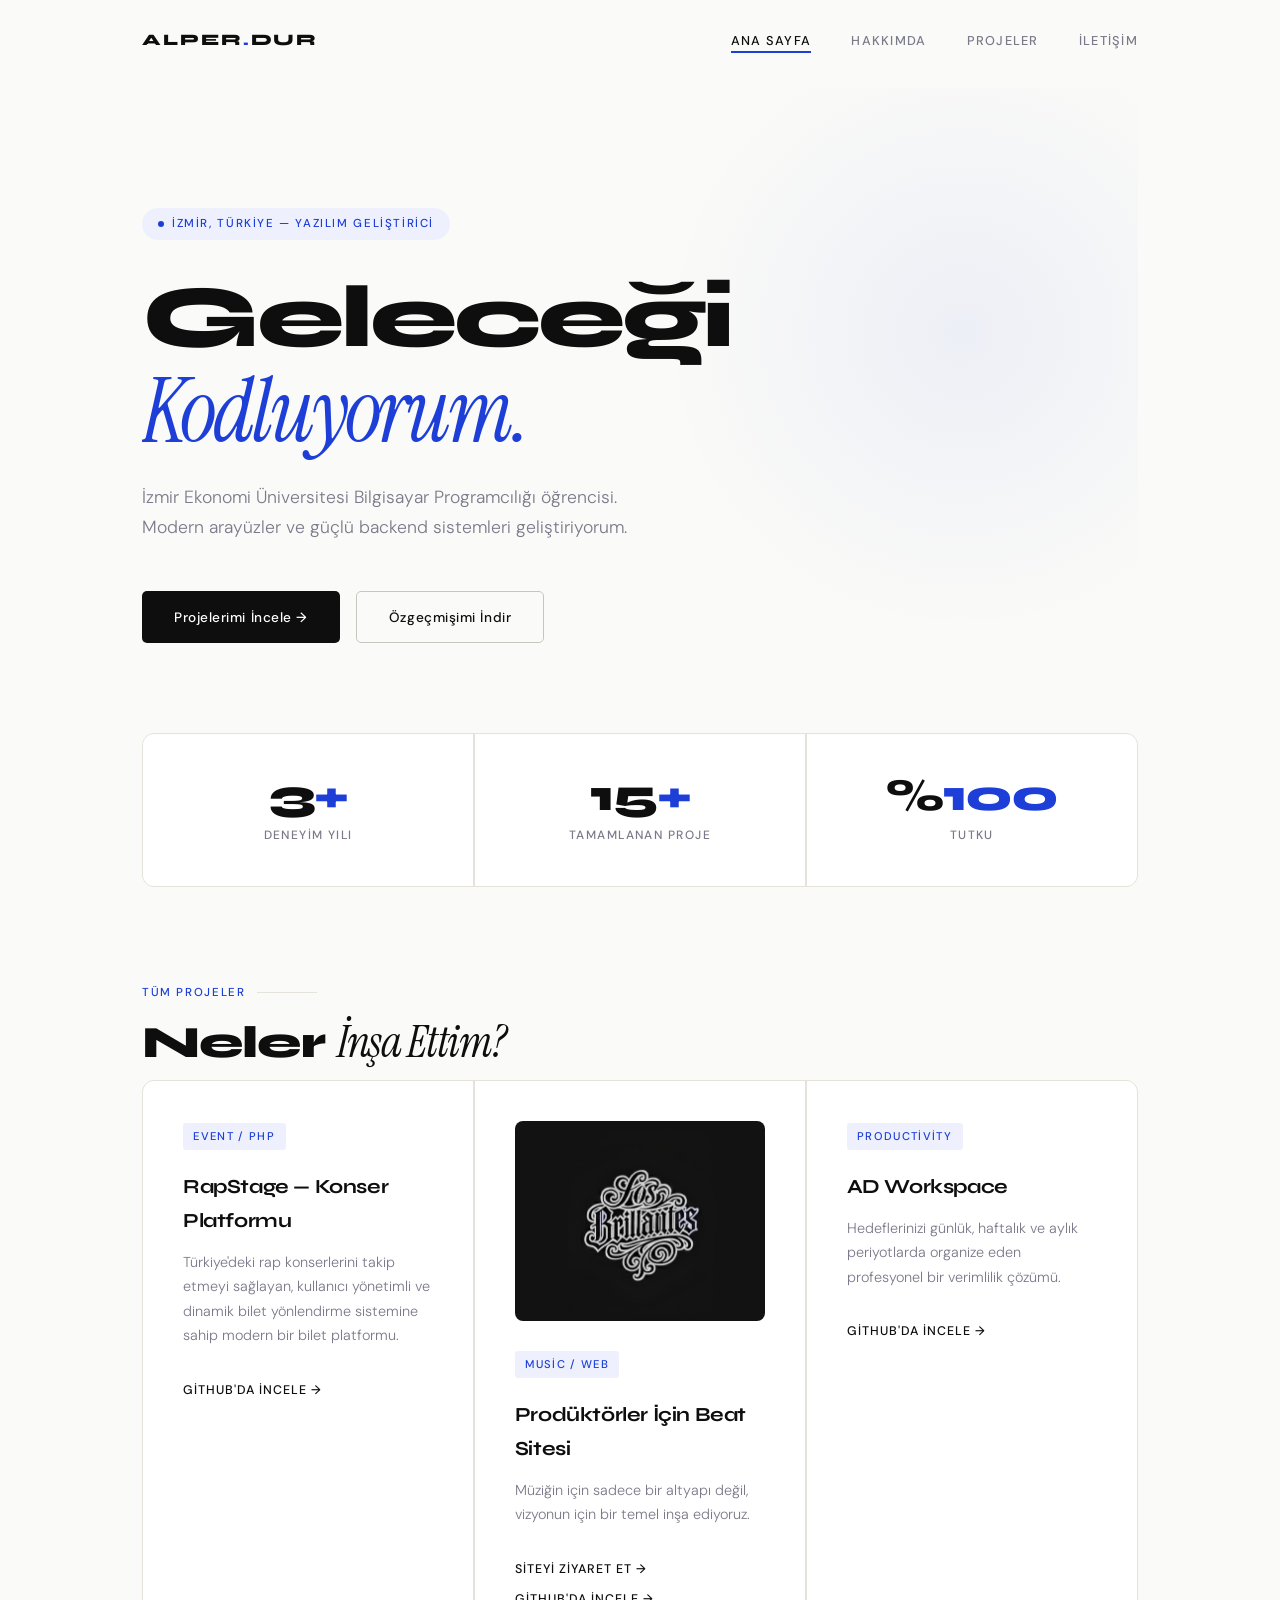
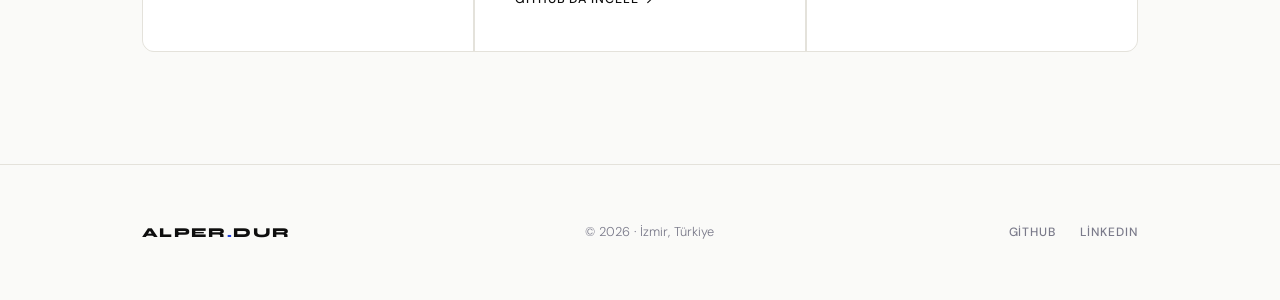
==== index.html @ 6acb5d37 "first commit" ====
<!DOCTYPE html>
<html lang="tr">
<head>
    <meta charset="UTF-8">
    <meta name="viewport" content="width=device-width, initial-scale=1.0">
    <title>Alper Dur | Portfolio</title>
    <link href="https://fonts.googleapis.com/css2?family=Syne:wght@400;600;700;800&family=Instrument+Serif:ital@0;1&family=DM+Sans:ital,opsz,wght@0,9..40,300;0,9..40,400;0,9..40,500;1,9..40,300&display=swap" rel="stylesheet">
    <link rel="stylesheet" href="style.css">
</head>
<body>

    <nav class="navbar" id="navbar">
        <div class="container nav-container">
            <a href="index.html" class="logo">ALPER<span>.</span>DUR</a>
            <ul class="nav-links">
                <li><a href="index.html" class="active">Ana Sayfa</a></li>
                <li><a href="about.html">Hakkımda</a></li>
                <li><a href="projects.html">Projeler</a></li>
                <li><a href="contact.html">İletişim</a></li>
            </ul>
        </div>
    </nav>

    <div class="navbar-spacer"></div>

    <main class="container">

        <!-- HERO -->
        <section class="hero">
            <div class="hero-tag fade-1">İzmir, Türkiye — Yazılım Geliştirici</div>
            <h1 class="fade-2">Geleceği<br><em>Kodluyorum.</em></h1>
            <p class="fade-3">İzmir Ekonomi Üniversitesi Bilgisayar Programcılığı öğrencisi. Modern arayüzler ve güçlü backend sistemleri geliştiriyorum.</p>
            <div class="hero-cta fade-4">
                <a href="projects.html" class="btn-primary">Projelerimi İncele →</a>
                <a href="contact.html" class="btn-secondary">Özgeçmişimi İndir</a>
            </div>
        </section>

        <!-- STATS -->
        <div class="quick-stats fade-5">
            <div class="stat-box">
                <h3>3<span>+</span></h3>
                <p>Deneyim Yılı</p>
            </div>
            <div class="stat-box">
                <h3>15<span>+</span></h3>
                <p>Tamamlanan Proje</p>
            </div>
            <div class="stat-box">
                <h3>%<span>100</span></h3>
                <p>Tutku</p>
            </div>
        </div>

    <section class="projects-section">
    <div class="section-label">Tüm Projeler</div>
    <h2 class="section-title">Neler <em>İnşa Ettim?</em></h2>
    
    <div class="projects-grid">
        
        <div class="project-card">
            <span class="project-tag">Event / PHP</span>
            <h3>RapStage — Konser Platformu</h3>
            <p>Türkiye'deki rap konserlerini takip etmeyi sağlayan, kullanıcı yönetimli ve dinamik bilet yönlendirme sistemine sahip modern bir bilet platformu.</p>
            <div style="display:flex; flex-direction:column; gap:0.6rem;">
                <a href="https://github.com/aalperd98-crypto/rapkonserleri" target="_blank" class="project-link">GitHub'da İncele →</a>
            </div>
        </div>
        <div class="project-card">
            <img src="img/los_brillantes.png" alt="Los Brillantes Beat Sitesi" class="project-card-image">
            <span class="project-tag">Music / Web</span>
            <h3>Prodüktörler İçin Beat Sitesi</h3>
            <p>Müziğin için sadece bir altyapı değil, vizyonun için bir temel inşa ediyoruz.</p>
            <div style="display:flex; flex-direction:column; gap:0.6rem;">
                <a href="https://losbrillantes.com/" target="_blank" class="project-link">Siteyi Ziyaret Et →</a>
                <a href="https://github.com/aalperd98-crypto/los-brillantes" target="_blank" class="project-link">GitHub'da İncele →</a>
            </div>
        </div>

        <div class="project-card">
            <span class="project-tag">Productivity</span>
            <h3>AD Workspace</h3>
            <p>Hedeflerinizi günlük, haftalık ve aylık periyotlarda organize eden profesyonel bir verimlilik çözümü.</p>
            <div style="display:flex; flex-direction:column; gap:0.6rem;">
                <a href="https://github.com/aalperd98-crypto/todolist" target="_blank" class="project-link">GitHub'da İncele →</a>
            </div>
        </div>

        

    </div>
</section>

    </main>

    <footer>
        <div class="container footer-inner">
            <a href="index.html" class="footer-logo">ALPER<span>.</span>DUR</a>
            <span class="footer-copy">© 2026 · İzmir, Türkiye</span>
            <div class="social-links">
                <a href="#">GitHub</a>
                <a href="#">LinkedIn</a>
            </div>
        </div>
    </footer>

    <script>
        const navbar = document.getElementById('navbar');
        window.addEventListener('scroll', () => {
            navbar.classList.toggle('scrolled', window.scrollY > 30);
        });
    </script>

</body>
</html>
---- style.css ----
/* ============================================
   ALPER DUR PORTFOLIO — Editorial Light Theme
   ============================================ */

@import url('https://fonts.googleapis.com/css2?family=Syne:wght@400;600;700;800&family=Instrument+Serif:ital@0;1&family=DM+Sans:ital,opsz,wght@0,9..40,300;0,9..40,400;0,9..40,500;1,9..40,300&display=swap');

:root {
    --bg:         #fafaf8;
    --bg-2:       #f2f1ee;
    --bg-card:    #ffffff;
    --ink:        #0e0e0e;
    --accent:     #1d3fd8;
    --accent-soft:#eef1fd;
    --muted:      #7a7a8a;
    --border:     #e4e2db;
    --border-dark:#c8c5bc;
    --ease:       cubic-bezier(0.4, 0, 0.2, 1);
}

*, *::before, *::after { margin:0; padding:0; box-sizing:border-box; }
html { scroll-behavior: smooth; }

body {
    background: var(--bg);
    color: var(--ink);
    font-family: 'DM Sans', sans-serif;
    font-weight: 300;
    line-height: 1.7;
    -webkit-font-smoothing: antialiased;
    overflow-x: hidden;
}

.container { max-width: 1060px; margin: 0 auto; padding: 0 2rem; }

/* ── NAVBAR ───────────────────────── */
.navbar {
    position: fixed;
    top: 0; width: 100%;
    z-index: 900;
    padding: 1.6rem 0;
    transition: all 0.4s var(--ease);
}
.navbar.scrolled {
    background: rgba(250,250,248,0.92);
    backdrop-filter: blur(20px);
    padding: 1rem 0;
    border-bottom: 1px solid var(--border);
    box-shadow: 0 2px 8px rgba(0,0,0,0.05);
}
.nav-container { display:flex; justify-content:space-between; align-items:center; }

.logo {
    font-family: 'Syne', sans-serif;
    font-size: 1rem;
    font-weight: 800;
    color: var(--ink);
    text-decoration: none;
    letter-spacing: 0.12em;
    text-transform: uppercase;
}
.logo span { color: var(--accent); }

.nav-links { display:flex; list-style:none; gap:2.5rem; }
.nav-links a {
    color: var(--muted);
    text-decoration: none;
    font-size: 0.8rem;
    font-weight: 500;
    letter-spacing: 0.1em;
    text-transform: uppercase;
    position: relative;
    transition: color 0.3s var(--ease);
}
.nav-links a::after {
    content:''; position:absolute; bottom:-4px; left:0;
    width:0; height:1.5px; background:var(--accent);
    transition: width 0.3s var(--ease);
}
.nav-links a:hover { color:var(--ink); }
.nav-links a:hover::after { width:100%; }
.nav-links a.active { color:var(--ink); }
.nav-links a.active::after { width:100%; }

.navbar-spacer { height: 88px; }

/* ── ANIMATIONS ─────────────────── */
@keyframes fadeUp {
    from { opacity:0; transform:translateY(22px); }
    to   { opacity:1; transform:translateY(0); }
}
.fade-1 { animation: fadeUp 0.7s var(--ease) 0.1s both; }
.fade-2 { animation: fadeUp 0.7s var(--ease) 0.2s both; }
.fade-3 { animation: fadeUp 0.7s var(--ease) 0.3s both; }
.fade-4 { animation: fadeUp 0.7s var(--ease) 0.4s both; }
.fade-5 { animation: fadeUp 0.7s var(--ease) 0.5s both; }

/* ── HERO ─────────────────────────── */
.hero {
    padding: 120px 0 90px;
    position: relative;
    overflow: hidden;
}
.hero::before {
    content:'';
    position:absolute; top:-80px; right:-150px;
    width:650px; height:650px;
    background: radial-gradient(circle, rgba(29,63,216,0.06) 0%, transparent 65%);
    pointer-events:none;
}

.hero-tag {
    display: inline-flex;
    align-items: center;
    gap: 0.5rem;
    font-size: 0.72rem;
    font-weight: 500;
    letter-spacing: 0.14em;
    text-transform: uppercase;
    color: var(--accent);
    background: var(--accent-soft);
    padding: 0.4rem 1rem;
    border-radius: 100px;
    margin-bottom: 2rem;
}
.hero-tag::before {
    content:''; width:6px; height:6px;
    border-radius:50%; background:var(--accent);
    animation: pulse 2s infinite;
}
@keyframes pulse {
    0%,100% { opacity:1; transform:scale(1); }
    50%      { opacity:0.4; transform:scale(0.7); }
}

.hero h1 {
    font-family: 'Syne', sans-serif;
    font-size: clamp(3rem, 7vw, 5.5rem);
    font-weight: 800;
    line-height: 1.05;
    letter-spacing: -0.035em;
    color: var(--ink);
    margin-bottom: 1.5rem;
}
.hero h1 em {
    font-family: 'Instrument Serif', serif;
    font-style: italic;
    font-weight: 400;
    color: var(--accent);
}

.hero p {
    font-size: 1.1rem;
    color: var(--muted);
    max-width: 520px;
    margin-bottom: 3rem;
}

.hero-cta { display:flex; gap:1rem; flex-wrap:wrap; }

/* ── BUTTONS ──────────────────────── */
.btn-primary {
    display: inline-flex;
    align-items: center;
    gap: 0.5rem;
    padding: 0.85rem 2rem;
    background: var(--ink);
    color: #fff;
    text-decoration: none;
    font-size: 0.85rem;
    font-weight: 500;
    letter-spacing: 0.04em;
    border-radius: 5px;
    transition: all 0.3s var(--ease);
}
.btn-primary:hover {
    background: var(--accent);
    transform: translateY(-2px);
    box-shadow: 0 8px 20px rgba(29,63,216,0.22);
}

.btn-secondary {
    display: inline-flex;
    align-items: center;
    gap: 0.5rem;
    padding: 0.85rem 2rem;
    background: transparent;
    color: var(--ink);
    text-decoration: none;
    font-size: 0.85rem;
    font-weight: 500;
    letter-spacing: 0.04em;
    border: 1.5px solid var(--border-dark);
    border-radius: 5px;
    transition: all 0.3s var(--ease);
}
.btn-secondary:hover {
    border-color: var(--ink);
    background: var(--bg-2);
    transform: translateY(-2px);
}

/* ── STATS ─────────────────────────── */
.quick-stats {
    display: grid;
    grid-template-columns: repeat(3, 1fr);
    gap: 1.5px;
    background: var(--border);
    border: 1.5px solid var(--border);
    border-radius: 12px;
    overflow: hidden;
    margin-bottom: 6rem;
}
.stat-box {
    background: var(--bg-card);
    padding: 2.5rem 2rem;
    text-align: center;
    transition: background 0.3s var(--ease);
}
.stat-box:hover { background: var(--bg-2); }
.stat-box h3 {
    font-family: 'Syne', sans-serif;
    font-size: 2.8rem;
    font-weight: 800;
    color: var(--ink);
    letter-spacing: -0.04em;
    line-height: 1;
    margin-bottom: 0.4rem;
}
.stat-box h3 span { color: var(--accent); }
.stat-box p {
    font-size: 0.75rem;
    text-transform: uppercase;
    letter-spacing: 0.12em;
    color: var(--muted);
    font-weight: 500;
}

/* ── SECTION LABELS ────────────────── */
.section-label {
    display: flex;
    align-items: center;
    gap: 0.75rem;
    font-size: 0.72rem;
    font-weight: 500;
    letter-spacing: 0.14em;
    text-transform: uppercase;
    color: var(--accent);
    margin-bottom: 1rem;
}
.section-label::after {
    content:''; flex:1; height:1px;
    background:var(--border); max-width:60px;
}
.section-title {
    font-family: 'Syne', sans-serif;
    font-size: clamp(1.8rem, 4vw, 2.8rem);
    font-weight: 800;
    color: var(--ink);
    letter-spacing: -0.03em;
    line-height: 1.1;
    margin-bottom: 0.75rem;
}
.section-title em {
    font-family: 'Instrument Serif', serif;
    font-style: italic;
    font-weight: 400;
}
.section-sub { color:var(--muted); font-size:1rem; margin-bottom:3rem; }

/* ── PROJECTS ──────────────────────── */
.projects-section { padding: 0 0 7rem; }
.projects-grid {
    display: grid;
    grid-template-columns: repeat(auto-fit, minmax(300px, 1fr));
    gap: 1.5px;
    background: var(--border);
    border: 1.5px solid var(--border);
    border-radius: 12px;
    overflow: hidden;
}
.project-card {
    background: var(--bg-card);
    padding: 2.5rem;
    transition: background 0.3s var(--ease);
    position: relative;
    overflow: hidden;
    text-decoration: none;
    color: inherit;
    display: block;
}
.project-card::after {
    content:''; position:absolute;
    bottom:0; left:0;
    width:0; height:2px;
    background:var(--accent);
    transition: width 0.4s var(--ease);
}
.project-card:hover { background: var(--bg-2); }
.project-card:hover::after { width:100%; }

.project-tag {
    display: inline-block;
    font-size: 0.7rem;
    font-weight: 500;
    letter-spacing: 0.12em;
    text-transform: uppercase;
    color: var(--accent);
    background: var(--accent-soft);
    padding: 0.25rem 0.65rem;
    border-radius: 3px;
    margin-bottom: 1.25rem;
}
.project-card h3 {
    font-family: 'Syne', sans-serif;
    font-size: 1.25rem;
    font-weight: 700;
    color: var(--ink);
    margin-bottom: 0.75rem;
    letter-spacing: -0.02em;
}
.project-card p {
    font-size: 0.9rem;
    color: var(--muted);
    margin-bottom: 2rem;
    line-height: 1.7;
}
.project-link {
    font-size: 0.78rem;
    font-weight: 500;
    letter-spacing: 0.08em;
    color: var(--ink);
    text-decoration: none;
    text-transform: uppercase;
    display: inline-flex;
    align-items: center;
    gap: 0.4rem;
    transition: gap 0.3s var(--ease), color 0.3s var(--ease);
}
.project-card:hover .project-link { color:var(--accent); gap:0.8rem; }

.project-card-image {
    width: 100%;
    height: 200px;
    object-fit: cover;
    border-radius: 8px;
    margin-bottom: 1.75rem;
    display: block;
    background: #111;
}

/* ── PAGE HERO ─────────────────────── */
.page-hero {
    padding: 90px 0 60px;
    border-bottom: 1px solid var(--border);
    margin-bottom: 5rem;
}
.page-hero h1 {
    font-family: 'Syne', sans-serif;
    font-size: clamp(2.5rem, 6vw, 4rem);
    font-weight: 800;
    letter-spacing: -0.03em;
    color: var(--ink);
    line-height: 1.05;
    margin-bottom: 1rem;
}
.page-hero h1 em {
    font-family: 'Instrument Serif', serif;
    font-style: italic;
    font-weight: 400;
    color: var(--accent);
}
.page-hero p { font-size:1.05rem; color:var(--muted); max-width:560px; }

/* ── ABOUT GRID ────────────────────── */
.about-grid {
    display: grid;
    grid-template-columns: 1.1fr 0.9fr;
    gap: 5rem;
    margin-bottom: 5rem;
    align-items: start;
}
.about-text h2 {
    font-family: 'Syne', sans-serif;
    font-size: 1.7rem;
    font-weight: 700;
    letter-spacing: -0.025em;
    margin-bottom: 1.25rem;
    color: var(--ink);
}
.about-text p { color:var(--muted); margin-bottom:1rem; font-size:0.97rem; }

.about-info-block {
    background: var(--bg-2);
    border: 1.5px solid var(--border);
    border-radius: 12px;
    padding: 2.25rem;
    position: sticky;
    top: 110px;
}
.about-info-block h4 {
    font-family: 'Syne', sans-serif;
    font-size: 0.72rem;
    font-weight: 700;
    letter-spacing: 0.14em;
    text-transform: uppercase;
    color: var(--muted);
    margin-bottom: 1.5rem;
}
.info-row {
    display: flex;
    justify-content: space-between;
    align-items: flex-start;
    padding: 0.9rem 0;
    border-bottom: 1px solid var(--border);
    gap: 1rem;
}
.info-row:last-child { border-bottom:none; }
.info-label {
    font-size: 0.75rem;
    font-weight: 500;
    letter-spacing: 0.08em;
    text-transform: uppercase;
    color: var(--muted);
    min-width: 80px;
}
.info-value { font-size:0.9rem; color:var(--ink); font-weight:400; text-align:right; }

/* ── SKILLS ─────────────────────────── */
.skills-section { margin-bottom: 6rem; }
.skills-grid {
    display: grid;
    grid-template-columns: repeat(auto-fit, minmax(240px, 1fr));
    gap: 1.5px;
    background: var(--border);
    border: 1.5px solid var(--border);
    border-radius: 12px;
    overflow: hidden;
}
.skill-item {
    background: var(--bg-card);
    padding: 2.5rem;
    transition: background 0.3s var(--ease);
}
.skill-item:hover { background: var(--bg-2); }
.skill-item h4 {
    font-family: 'Syne', sans-serif;
    font-size: 0.72rem;
    font-weight: 700;
    letter-spacing: 0.14em;
    text-transform: uppercase;
    color: var(--accent);
    margin-bottom: 0.85rem;
}
.skill-item p { font-size:0.92rem; color:var(--muted); line-height:1.8; }

/* ── INTERESTS ──────────────────────── */
.interests-section { margin-bottom: 6rem; }
.interests-grid {
    display: grid;
    grid-template-columns: repeat(auto-fit, minmax(180px, 1fr));
    gap: 1rem;
}
.interest-card {
    border: 1.5px solid var(--border);
    border-radius: 10px;
    padding: 1.75rem;
    text-align: center;
    transition: all 0.3s var(--ease);
    background: var(--bg-card);
}
.interest-card:hover {
    border-color: var(--accent);
    background: var(--accent-soft);
    transform: translateY(-3px);
}
.interest-icon { font-size:2rem; margin-bottom:0.75rem; display:block; }
.interest-card p { font-size:0.85rem; font-weight:500; color:var(--ink); }

/* ── CONTACT ────────────────────────── */
.contact-section { padding: 0 0 6rem; }
.contact-grid {
    display: grid;
    grid-template-columns: 1fr 1.4fr;
    gap: 4rem;
    align-items: start;
}
.contact-info h2 {
    font-family: 'Syne', sans-serif;
    font-size: 1.5rem;
    font-weight: 700;
    letter-spacing: -0.02em;
    color: var(--ink);
    margin-bottom: 1rem;
}
.contact-info p { color:var(--muted); font-size:0.93rem; margin-bottom:2rem; line-height:1.8; }

.contact-link-item {
    display: flex;
    align-items: center;
    gap: 1rem;
    padding: 1rem 0;
    border-bottom: 1px solid var(--border);
    text-decoration: none;
    color: var(--ink);
    transition: color 0.3s var(--ease);
}
.contact-link-item:last-child { border-bottom:none; }
.contact-link-item:hover { color:var(--accent); }

.contact-icon {
    width:40px; height:40px;
    background: var(--bg-2);
    border: 1px solid var(--border);
    border-radius: 8px;
    display: flex;
    align-items: center;
    justify-content: center;
    font-size: 1rem;
    flex-shrink: 0;
    transition: all 0.3s var(--ease);
}
.contact-link-item:hover .contact-icon {
    background: var(--accent-soft);
    border-color: var(--accent);
}
.contact-label {
    font-size: 0.72rem;
    text-transform: uppercase;
    letter-spacing: 0.1em;
    color: var(--muted);
    font-weight: 500;
    display: block;
    margin-bottom: 0.1rem;
}
.contact-value { font-size:0.93rem; color:var(--ink); }

/* ── CV SECTION ─────────────────────── */
.cv-section {
    background: var(--ink);
    border-radius: 12px;
    padding: 3rem;
    color: #fff;
}
.cv-section h3 {
    font-family: 'Syne', sans-serif;
    font-size: 1.4rem;
    font-weight: 700;
    letter-spacing: -0.02em;
    margin-bottom: 0.75rem;
}
.cv-section p { font-size:0.88rem; color:rgba(255,255,255,0.5); margin-bottom:2rem; line-height:1.75; }

.cv-buttons { display:flex; flex-direction:column; gap:0.75rem; }

.btn-cv {
    display: inline-flex;
    align-items: center;
    justify-content: space-between;
    padding: 0.9rem 1.5rem;
    border-radius: 6px;
    font-size: 0.85rem;
    font-weight: 500;
    letter-spacing: 0.02em;
    text-decoration: none;
    transition: all 0.3s var(--ease);
}
.btn-cv.tr {
    background: var(--accent);
    color: #fff;
    border: 1.5px solid var(--accent);
}
.btn-cv.tr:hover { background:#1630b0; transform:translateY(-2px); }
.btn-cv.en {
    background: transparent;
    color: #fff;
    border: 1.5px solid rgba(255,255,255,0.25);
}
.btn-cv.en:hover {
    background: rgba(255,255,255,0.1);
    border-color: rgba(255,255,255,0.45);
    transform: translateY(-2px);
}
.cv-arrow { font-size:0.9rem; opacity:0.6; }

/* ── FOOTER ─────────────────────────── */
footer { padding:3.5rem 0; border-top:1px solid var(--border); }
.footer-inner {
    display: flex;
    justify-content: space-between;
    align-items: center;
    flex-wrap: wrap;
    gap: 1rem;
}
.footer-logo {
    font-family: 'Syne', sans-serif;
    font-size: 0.85rem;
    font-weight: 800;
    letter-spacing: 0.1em;
    text-transform: uppercase;
    color: var(--ink);
    text-decoration: none;
}
.footer-logo span { color:var(--accent); }
.footer-copy { font-size:0.8rem; color:var(--muted); }
.social-links { display:flex; gap:1.5rem; }
.social-links a {
    font-size: 0.75rem;
    font-weight: 500;
    letter-spacing: 0.08em;
    text-transform: uppercase;
    color: var(--muted);
    text-decoration: none;
    transition: color 0.3s var(--ease);
}
.social-links a:hover { color:var(--ink); }

hr.divider { border:none; border-top:1px solid var(--border); margin:5rem 0; }

/* ── RESPONSIVE ─────────────────────── */
@media (max-width: 768px) {
    .quick-stats { grid-template-columns: 1fr; }
    .about-grid  { grid-template-columns: 1fr; gap:3rem; }
    .about-info-block { position:static; }
    .contact-grid { grid-template-columns: 1fr; gap:3rem; }
    .footer-inner { flex-direction:column; text-align:center; }
}
@media (max-width: 480px) {
    .nav-links { display:none; }
    .projects-grid { grid-template-columns: 1fr; }
    .skills-grid { grid-template-columns: 1fr; }
    .interests-grid { grid-template-columns: repeat(2, 1fr); }
}
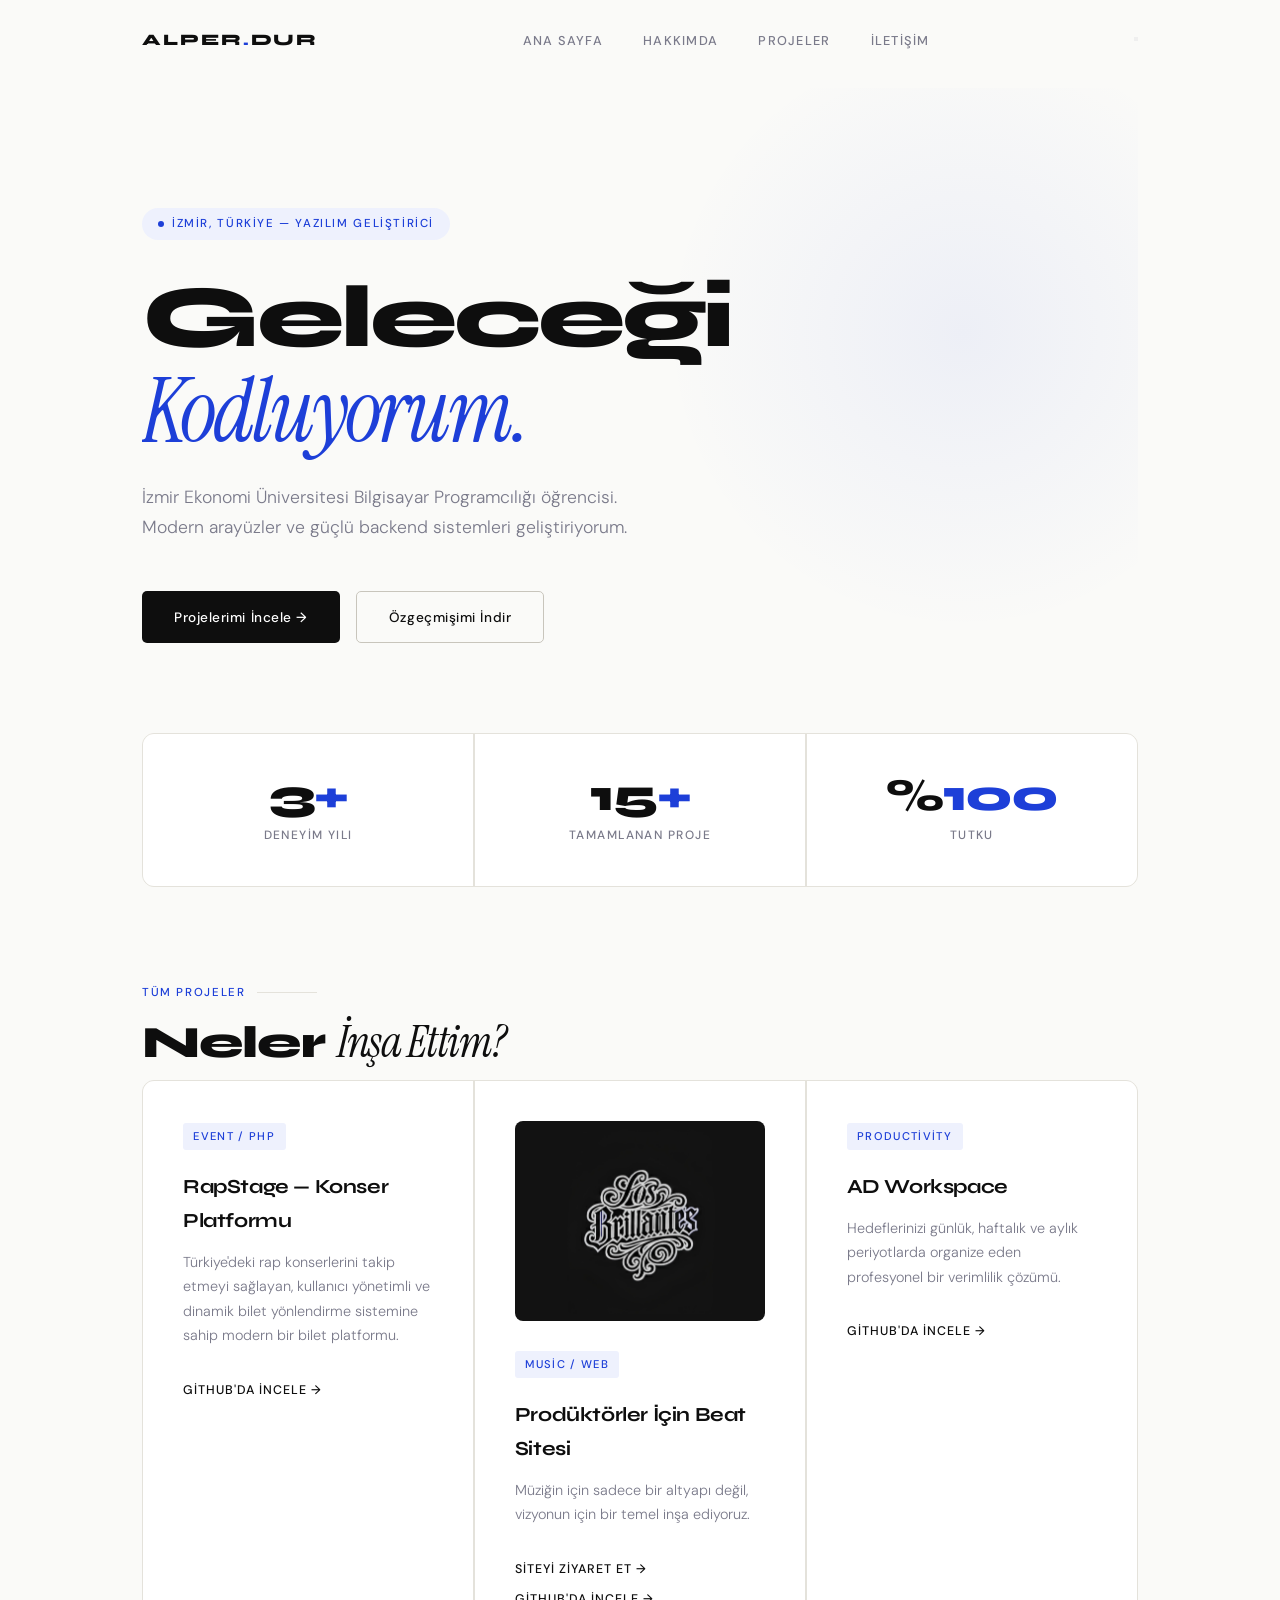
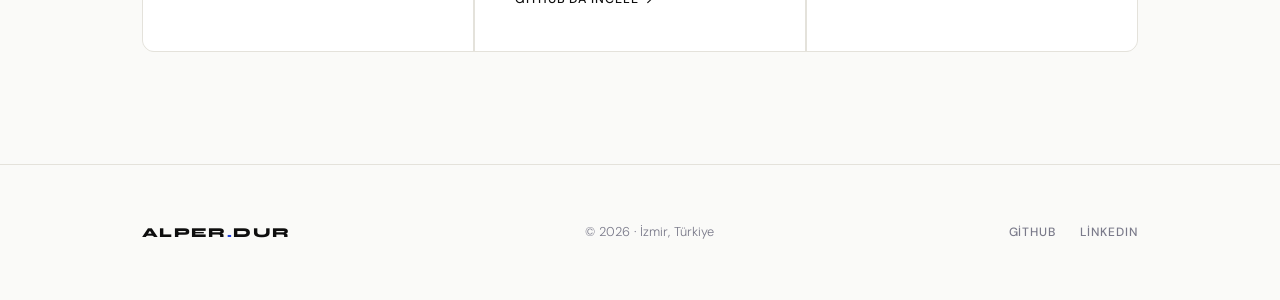
==== commit c95642e9: "Update index.html" ====
--- a/index.html
+++ b/index.html
@@ -9,17 +9,22 @@
 </head>
 <body>
 
-    <nav class="navbar" id="navbar">
-        <div class="container nav-container">
-            <a href="index.html" class="logo">ALPER<span>.</span>DUR</a>
-            <ul class="nav-links">
-                <li><a href="index.html" class="active">Ana Sayfa</a></li>
-                <li><a href="about.html">Hakkımda</a></li>
-                <li><a href="projects.html">Projeler</a></li>
-                <li><a href="contact.html">İletişim</a></li>
-            </ul>
-        </div>
-    </nav>
+   <nav class="navbar" id="navbar">
+    <div class="container nav-container">
+        <a href="index.html" class="logo">ALPER<span>.</span>DUR</a>
+        <ul class="nav-links">
+            <li><a href="index.html">Ana Sayfa</a></li>
+            <li><a href="about.html">Hakkımda</a></li>
+            <li><a href="projects.html">Projeler</a></li>
+            <li><a href="contact.html">İletişim</a></li>
+        </ul>
+        <button class="hamburger" id="mobile-toggle">
+            <span></span>
+            <span></span>
+            <span></span>
+        </button>
+    </div>
+</nav>
 
     <div class="navbar-spacer"></div>
 
@@ -98,18 +103,37 @@
             <a href="index.html" class="footer-logo">ALPER<span>.</span>DUR</a>
             <span class="footer-copy">© 2026 · İzmir, Türkiye</span>
             <div class="social-links">
-                <a href="#">GitHub</a>
-                <a href="#">LinkedIn</a>
+                <a href="https://github.com/aalperd98-crypto">GitHub</a>
+                <a href="https://www.linkedin.com/in/alper-dur-36b83a3a2">LinkedIn</a>
             </div>
         </div>
     </footer>
 
-    <script>
-        const navbar = document.getElementById('navbar');
-        window.addEventListener('scroll', () => {
-            navbar.classList.toggle('scrolled', window.scrollY > 30);
+  <script>
+    const navbar = document.getElementById('navbar');
+    const mobileToggle = document.getElementById('mobile-toggle');
+    const navLinks = document.querySelector('.nav-links');
+
+    
+    window.addEventListener('scroll', () => {
+        navbar.classList.toggle('scrolled', window.scrollY > 30);
+    });
+
+    
+    if (mobileToggle) {
+        mobileToggle.addEventListener('click', (e) => {
+            e.stopPropagation(); // Tıklamanın dışarı taşmasını önle
+            navLinks.classList.toggle('mobile-active');
         });
-    </script>
+    }
+
+   
+    document.addEventListener('click', (e) => {
+        if (navLinks.classList.contains('mobile-active') && !navbar.contains(e.target)) {
+            navLinks.classList.remove('mobile-active');
+        }
+    });
+</script>
 
 </body>
-</html>+</html>
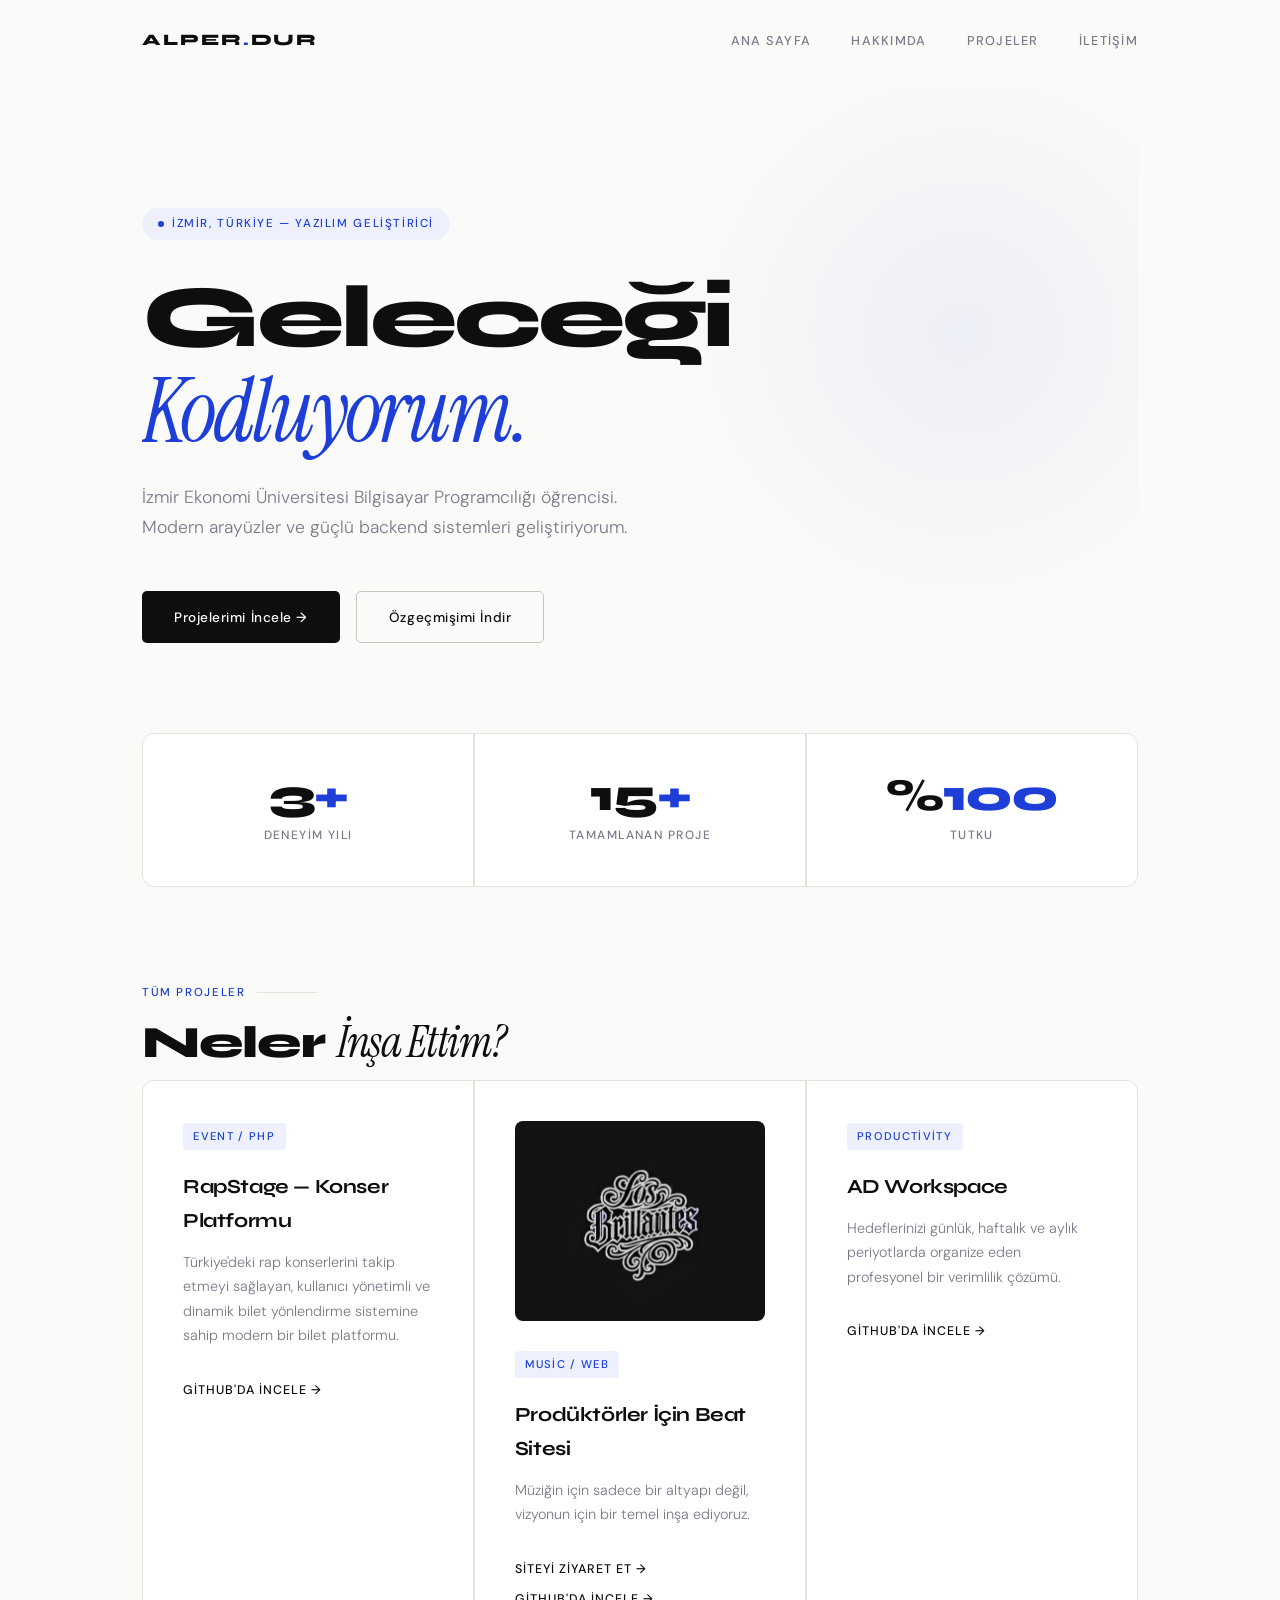
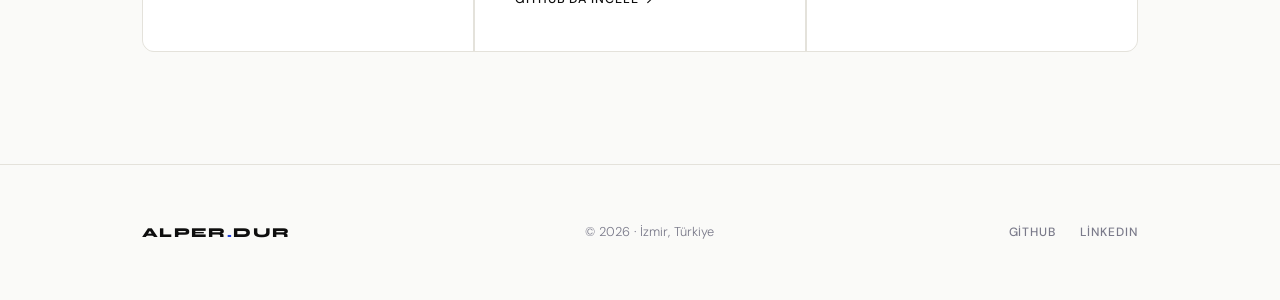
==== commit 5bcddc58: "Update index.html" ====
--- a/index.html
+++ b/index.html
@@ -103,8 +103,8 @@
             <a href="index.html" class="footer-logo">ALPER<span>.</span>DUR</a>
             <span class="footer-copy">© 2026 · İzmir, Türkiye</span>
             <div class="social-links">
-                <a href="https://github.com/aalperd98-crypto">GitHub</a>
-                <a href="https://www.linkedin.com/in/alper-dur-36b83a3a2">LinkedIn</a>
+                <a href="#">GitHub</a>
+                <a href="#">LinkedIn</a>
             </div>
         </div>
     </footer>
@@ -114,12 +114,12 @@
     const mobileToggle = document.getElementById('mobile-toggle');
     const navLinks = document.querySelector('.nav-links');
 
-    
+    // Sayfa kaydırma efekti
     window.addEventListener('scroll', () => {
         navbar.classList.toggle('scrolled', window.scrollY > 30);
     });
 
-    
+    // Mobil menü aç/kapat (Tıklama hatasını önlemek için kontrol eklendi)
     if (mobileToggle) {
         mobileToggle.addEventListener('click', (e) => {
             e.stopPropagation(); // Tıklamanın dışarı taşmasını önle
@@ -127,7 +127,7 @@
         });
     }
 
-   
+    // Menü dışına tıklandığında kapat
     document.addEventListener('click', (e) => {
         if (navLinks.classList.contains('mobile-active') && !navbar.contains(e.target)) {
             navLinks.classList.remove('mobile-active');
--- a/style.css
+++ b/style.css
@@ -629,4 +629,81 @@
     .projects-grid { grid-template-columns: 1fr; }
     .skills-grid { grid-template-columns: 1fr; }
     .interests-grid { grid-template-columns: repeat(2, 1fr); }
-}+}
+/* HAMBURGER BUTONU */
+.hamburger {
+    display: none; /* Masaüstünde gizli */
+    flex-direction: column;
+    gap: 5px;
+    background: none;
+    border: none;
+    cursor: pointer;
+    z-index: 1001;
+}
+
+.hamburger span {
+    display: block;
+    width: 25px;
+    height: 2px;
+    background-color: #fff;
+    transition: 0.3s;
+}
+
+/* --- GÜNCEL MOBİL MENÜ SİSTEMİ --- */
+/* --- KESİN ÇÖZÜM: MOBİL NAVIGASYON --- */
+@media (max-width: 768px) {
+    /* Navbar içindeki container'ı buton sığacak şekilde ayarla */
+    .nav-container {
+        display: flex;
+        justify-content: space-between;
+        align-items: center;
+        position: relative;
+    }
+
+    /* Hamburger Buton Görünürlüğü */
+    .hamburger {
+        display: flex !important; /* Mobilde mutlaka göster */
+        flex-direction: column;
+        gap: 5px;
+        background: none;
+        border: none;
+        cursor: pointer;
+        padding: 10px;
+        z-index: 1001;
+    }
+
+    /* Çizgilerin Rengi (Siyah yapıldı ki beyaz fonda görünsün) */
+    .hamburger span {
+        display: block;
+        width: 25px;
+        height: 2px;
+        background-color: #0e0e0e !important; 
+        transition: 0.3s;
+    }
+
+    /* Menü Kapalıyken Gizle */
+    .nav-links {
+        display: none; 
+        flex-direction: column;
+        position: absolute;
+        top: 100%;
+        left: 0;
+        width: 100%;
+        background: #fafaf8;
+        padding: 20px 0;
+        border-bottom: 1px solid #e4e2db;
+        box-shadow: 0 5px 15px rgba(0,0,0,0.05);
+        z-index: 1000;
+    }
+
+    /* Menü Açıldığında Göster */
+    .nav-links.active,
+    .nav-links.mobile-active {
+        display: flex !important;
+    }
+
+    .nav-links li {
+        margin: 10px 0;
+        text-align: center;
+    }
+}
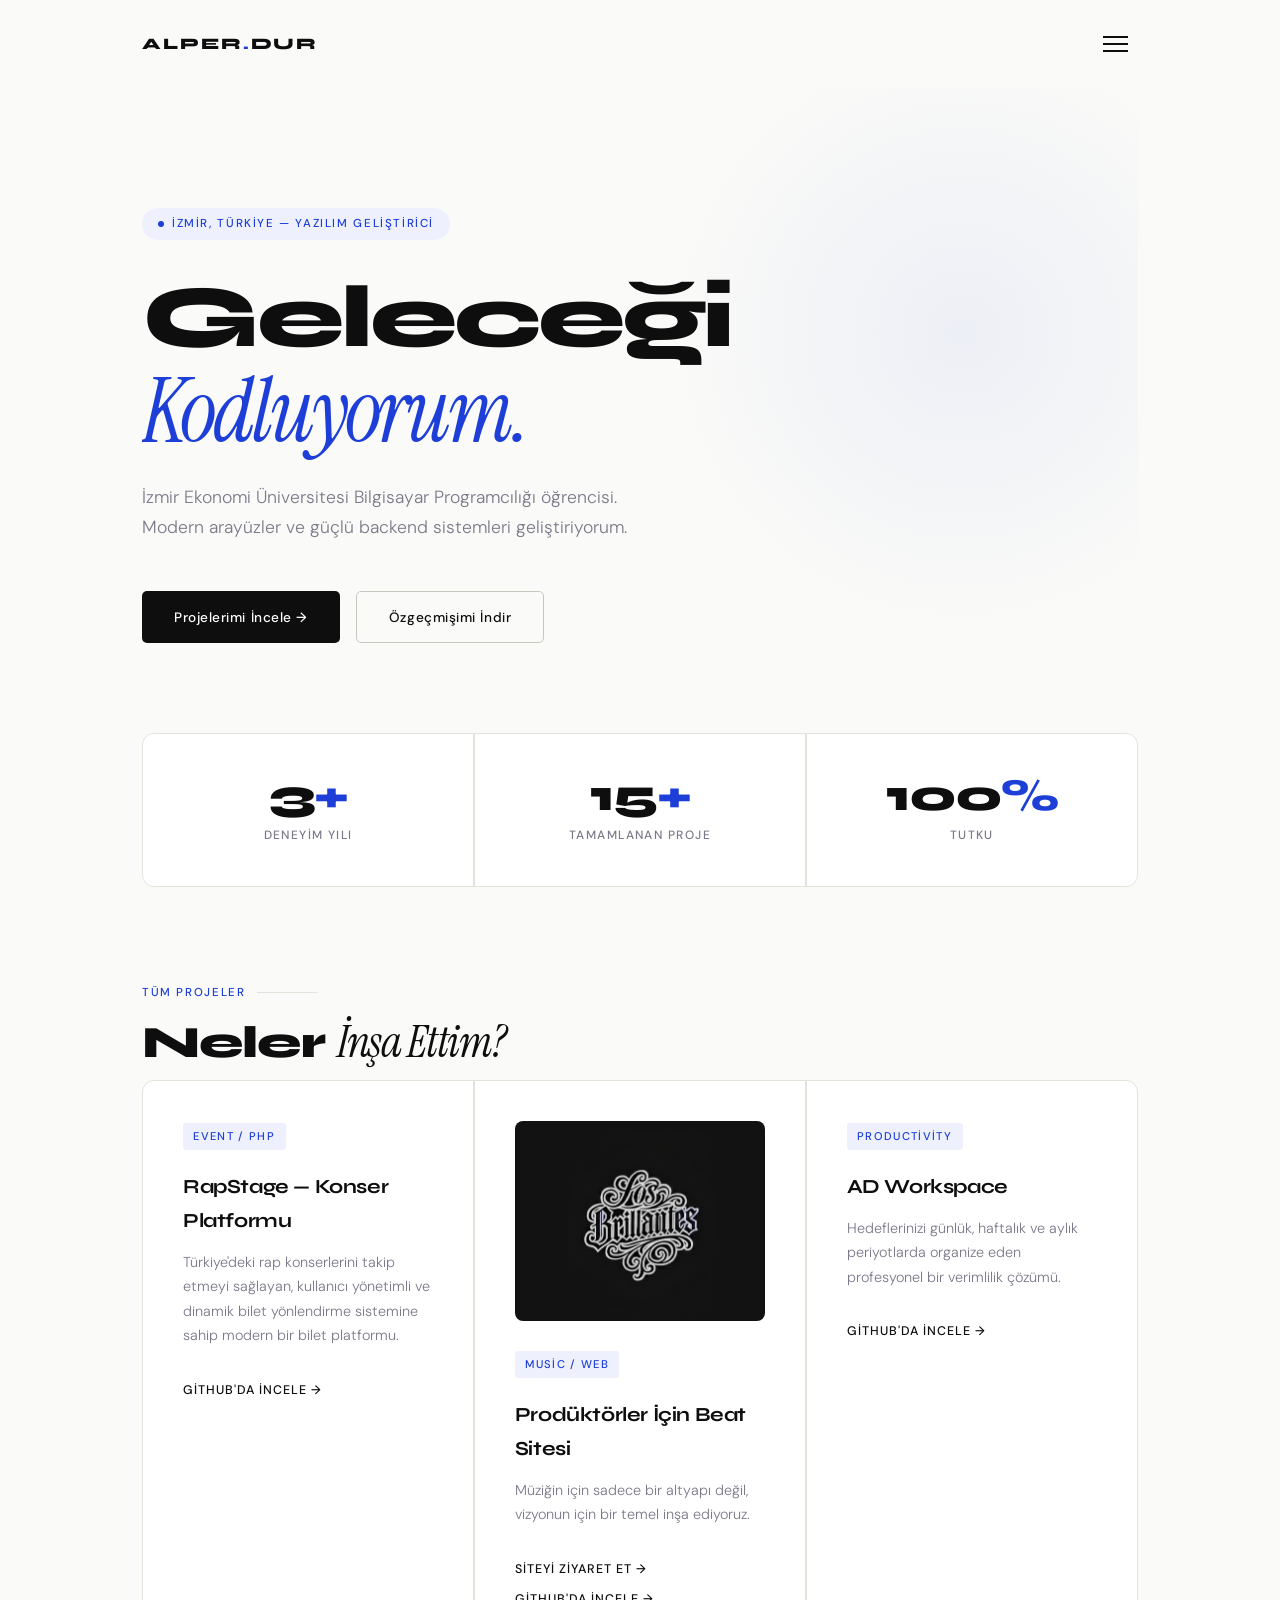
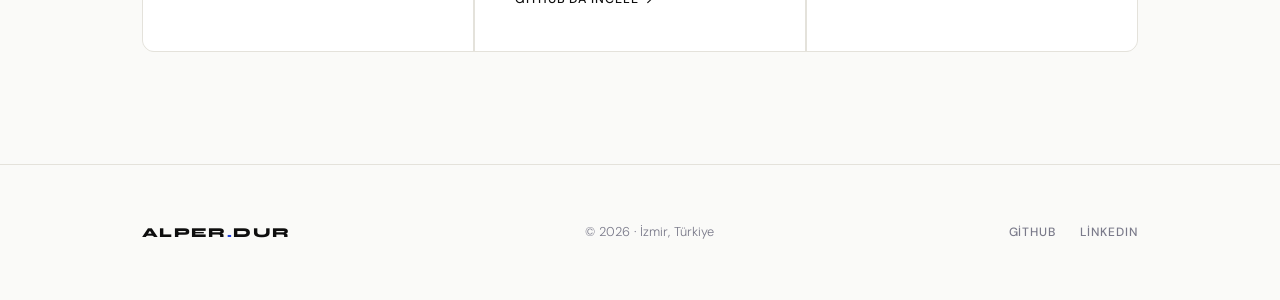
==== commit 67c72077: "Update index.html" ====
--- a/index.html
+++ b/index.html
@@ -52,9 +52,9 @@
                 <p>Tamamlanan Proje</p>
             </div>
             <div class="stat-box">
-                <h3>%<span>100</span></h3>
-                <p>Tutku</p>
-            </div>
+    <h3>100<span>%</span></h3>
+    <p>Tutku</p>
+</div>
         </div>
 
     <section class="projects-section">
--- a/style.css
+++ b/style.css
@@ -651,14 +651,17 @@
 
 /* --- GÜNCEL MOBİL MENÜ SİSTEMİ --- */
 /* --- KESİN ÇÖZÜM: MOBİL NAVIGASYON --- */
+/* ── RESPONSIVE ─────────────────────── */
 @media (max-width: 768px) {
-    /* Navbar içindeki container'ı buton sığacak şekilde ayarla */
-    .nav-container {
-        display: flex;
-        justify-content: space-between;
-        align-items: center;
-        position: relative;
-    }
+    .quick-stats { grid-template-columns: repeat(3, 1fr); }
+    .stat-box { padding: 1.5rem 0.5rem; }
+    .stat-box h3 { font-size: 1.8rem; }
+    .stat-box p { font-size: 0.62rem; letter-spacing: 0.05em; }
+    .about-grid  { grid-template-columns: 1fr; gap:3rem; }
+    .about-info-block { position:static; }
+    .contact-grid { grid-template-columns: 1fr; gap:3rem; }
+    .footer-inner { flex-direction:column; text-align:center; }
+}
 
     /* Hamburger Buton Görünürlüğü */
     .hamburger {
